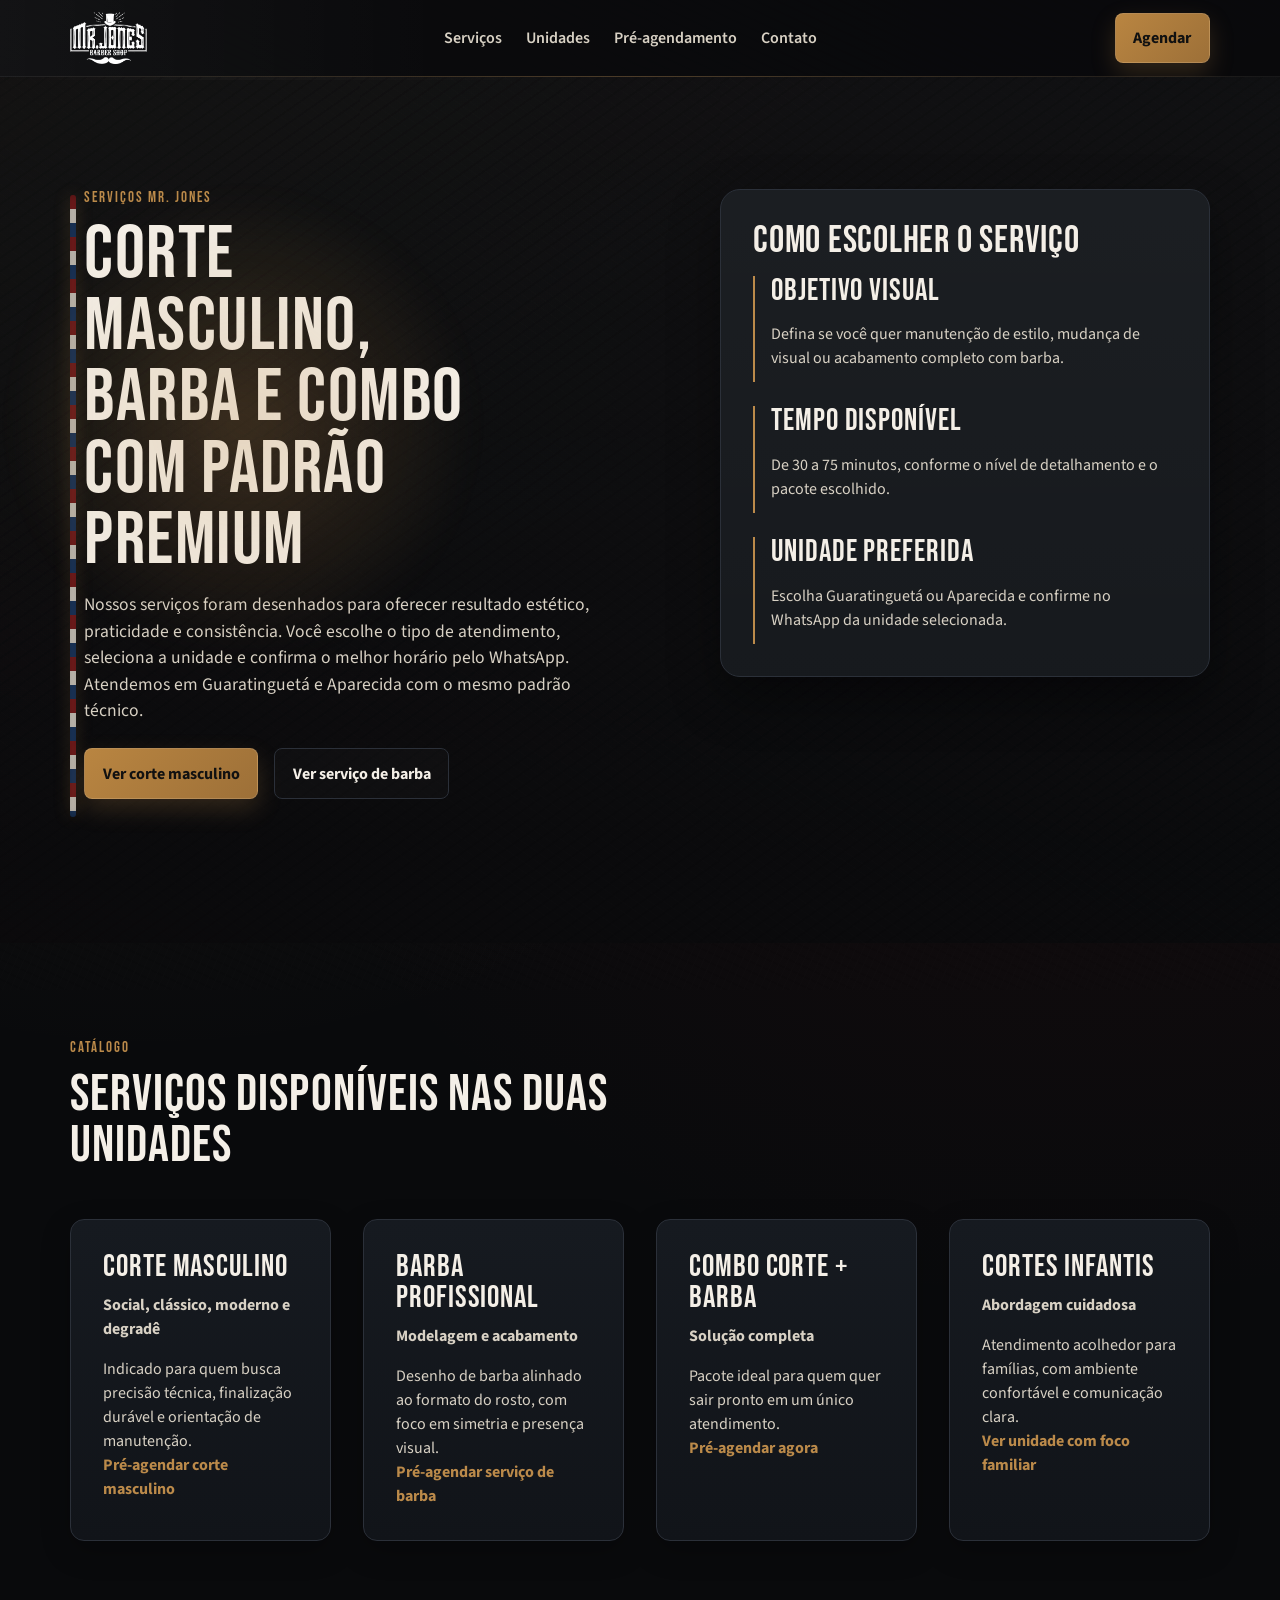
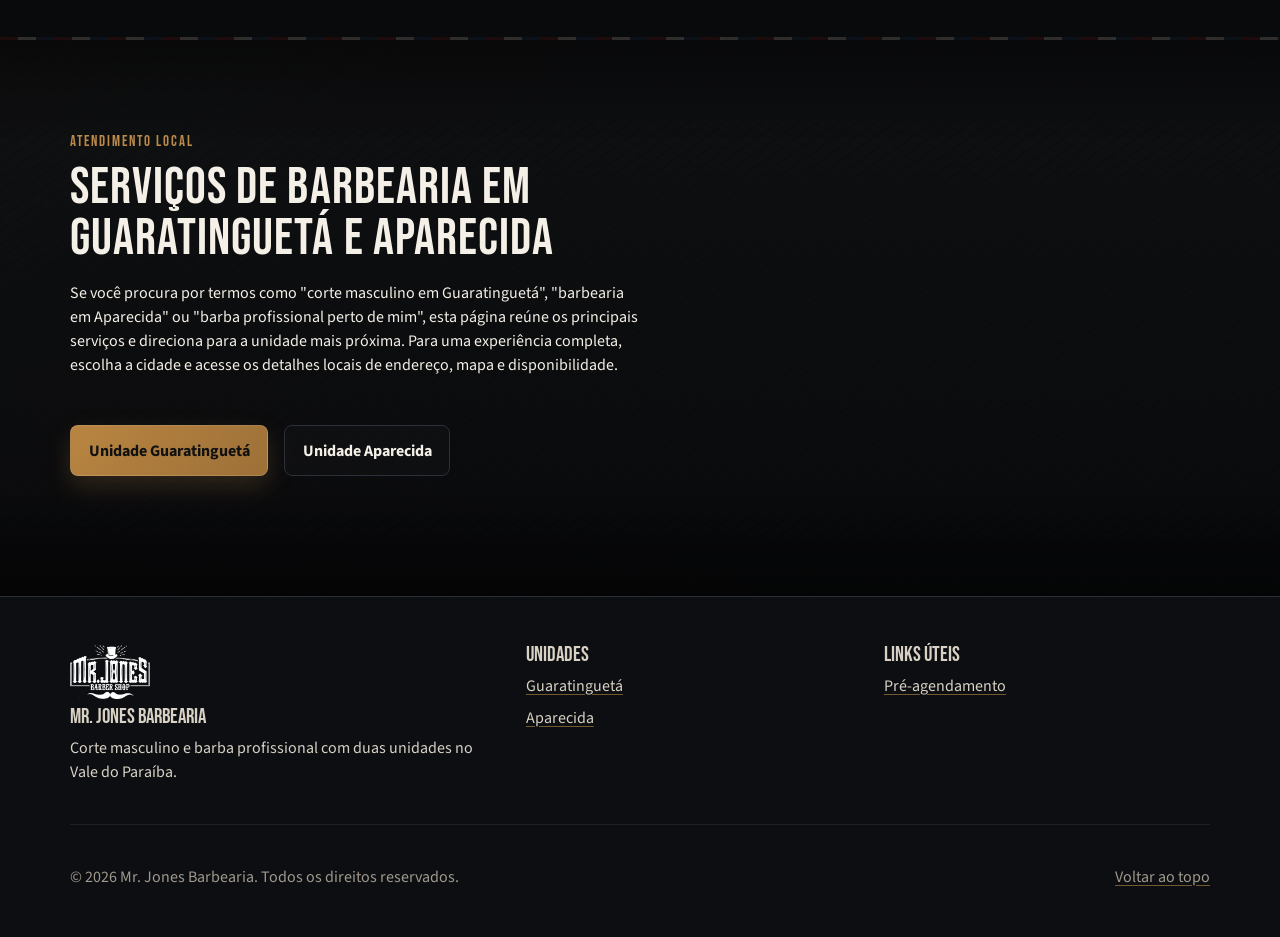
==== servicos/index.html @ 16ee0f57 "feat: landing page Mr. Jones com SEO local e mapas sob clique" ====
﻿<!doctype html>
<html lang="pt-BR">
<head>
  <meta charset="utf-8">
  <meta http-equiv="x-ua-compatible" content="ie=edge">
  <meta name="viewport" content="width=device-width, initial-scale=1">
  <title>Serviços de Barbearia | Corte Masculino e Barba | Mr. Jones</title>
  <meta name="description" content="Conheça os serviços da Mr. Jones: corte masculino, degradê, barba profissional e combo. Atendimento em Guaratinguetá e Aparecida.">
  <meta name="robots" content="index,follow,max-image-preview:large,max-snippet:-1,max-video-preview:-1">
  <meta property="og:type" content="website">
  <meta property="og:locale" content="pt_BR">
  <meta property="og:title" content="Serviços de Barbearia | Mr. Jones">
  <meta property="og:description" content="Corte masculino, barba e combo com padrão premium e pré-agendamento online.">
  <meta property="og:url" content="https://SEU-DOMINIO.com.br/servicos/">
  <meta property="og:image" content="https://SEU-DOMINIO.com.br/assets/og-mr-jones.svg">
  <meta name="twitter:card" content="summary_large_image">
  <link rel="canonical" href="https://SEU-DOMINIO.com.br/servicos/">
  <link rel="preconnect" href="https://fonts.googleapis.com">
  <link rel="preconnect" href="https://fonts.gstatic.com" crossorigin>
  <link href="https://fonts.googleapis.com/css2?family=Bebas+Neue&family=Source+Sans+3:wght@400;500;600;700&display=swap" rel="stylesheet">
  <link rel="icon" href="/assets/favicon.svg" type="image/svg+xml">
  <link rel="stylesheet" href="/assets/site.css">
  <script type="application/ld+json">
    {
      "@context": "https://schema.org",
      "@graph": [
        {
          "@type": "BreadcrumbList",
          "itemListElement": [
            {"@type": "ListItem", "position": 1, "name": "Home", "item": "https://SEU-DOMINIO.com.br/"},
            {"@type": "ListItem", "position": 2, "name": "Serviços", "item": "https://SEU-DOMINIO.com.br/servicos/"}
          ]
        },
        {
          "@type": "Service",
          "name": "Serviços de barbearia Mr. Jones",
          "serviceType": ["Corte masculino", "Barba profissional", "Combo corte + barba"],
          "provider": {"@type": "Organization", "name": "Mr. Jones Barbearia"},
          "areaServed": ["Guaratinguetá", "Aparecida"]
        }
      ]
    }
  </script>
</head>
<body>
  <a class="skip-link" href="#conteudo">Pular para o conteúdo principal</a>

  <header class="site-header" id="topo">
    <div class="container nav-wrap">
      <a href="/" class="brand" aria-label="Ir para a página inicial">
        <img class="brand-logo" src="/assets/img/logo-branca.webp" alt="Mr. Jones Barbearia" width="560" height="379">
      </a>
      <nav class="main-nav" aria-label="Navegação principal">
        <a href="/servicos/">Serviços</a>
        <a href="/unidades/">Unidades</a>
        <a href="/#pre-agendamento">Pré-agendamento</a>
        <a href="/#contato">Contato</a>
      </nav>
      <a class="btn btn-primary nav-cta" href="/#pre-agendamento">Agendar</a>
      <button class="menu-toggle" type="button" aria-expanded="false" aria-controls="mobile-nav">
        Menu
      </button>
    </div>
    <nav class="mobile-nav" id="mobile-nav" aria-label="Navegação mobile">
      <a href="/servicos/">Serviços</a>
      <a href="/unidades/">Unidades</a>
      <a href="/#pre-agendamento">Pré-agendamento</a>
      <a href="/#contato">Contato</a>
    </nav>
  </header>

  <main id="conteudo">
    <section class="hero section-dark">
      <div class="texture-layer" aria-hidden="true"></div>
      <div class="container hero-grid">
        <div class="hero-copy" data-reveal>
          <p class="eyebrow">Serviços Mr. Jones</p>
          <h1>Corte masculino, barba e combo com padrão premium</h1>
          <p class="hero-lead">
            Nossos serviços foram desenhados para oferecer resultado estético, praticidade e consistência.
            Você escolhe o tipo de atendimento, seleciona a unidade e confirma o melhor horário pelo WhatsApp.
            Atendemos em Guaratinguetá e Aparecida com o mesmo padrão técnico.
          </p>
          <div class="hero-actions">
            <a class="btn btn-primary" href="#lista-servicos">Ver corte masculino</a>
            <a class="btn btn-ghost" href="#lista-servicos">Ver serviço de barba</a>
          </div>
        </div>
        <aside class="hero-panel" data-reveal>
          <h2>Como escolher o serviço</h2>
          <div class="unit-quick">
            <article>
              <h3>Objetivo visual</h3>
              <p>Defina se você quer manutenção de estilo, mudança de visual ou acabamento completo com barba.</p>
            </article>
            <article>
              <h3>Tempo disponível</h3>
              <p>De 30 a 75 minutos, conforme o nível de detalhamento e o pacote escolhido.</p>
            </article>
            <article>
              <h3>Unidade preferida</h3>
              <p>Escolha Guaratinguetá ou Aparecida e confirme no WhatsApp da unidade selecionada.</p>
            </article>
          </div>
        </aside>
      </div>
    </section>

    <section class="section" id="lista-servicos">
      <div class="container">
        <div class="section-head" data-reveal>
          <p class="eyebrow">Catálogo</p>
          <h2>Serviços disponíveis nas duas unidades</h2>
        </div>
        <div class="services-grid">
          <article class="card" data-reveal>
            <h3>Corte masculino</h3>
            <p class="card-meta">Social, clássico, moderno e degradê</p>
            <p>Indicado para quem busca precisão técnica, finalização durável e orientação de manutenção.</p>
            <p><a class="text-link" href="/#pre-agendamento">Pré-agendar corte masculino</a></p>
          </article>
          <article class="card" data-reveal>
            <h3>Barba profissional</h3>
            <p class="card-meta">Modelagem e acabamento</p>
            <p>Desenho de barba alinhado ao formato do rosto, com foco em simetria e presença visual.</p>
            <p><a class="text-link" href="/#pre-agendamento">Pré-agendar serviço de barba</a></p>
          </article>
          <article class="card" data-reveal>
            <h3>Combo corte + barba</h3>
            <p class="card-meta">Solução completa</p>
            <p>Pacote ideal para quem quer sair pronto em um único atendimento.</p>
            <p><a class="text-link" href="/#pre-agendamento">Pré-agendar agora</a></p>
          </article>
          <article class="card" data-reveal>
            <h3>Cortes infantis</h3>
            <p class="card-meta">Abordagem cuidadosa</p>
            <p>Atendimento acolhedor para famílias, com ambiente confortável e comunicação clara.</p>
            <p><a class="text-link" href="/unidades/aparecida/">Ver unidade com foco familiar</a></p>
          </article>
        </div>
      </div>
    </section>

    <section class="section section-dark" id="seo-local-servicos">
      <div class="texture-layer texture-layer-soft" aria-hidden="true"></div>
      <div class="container">
        <div class="section-head" data-reveal>
          <p class="eyebrow">Atendimento local</p>
          <h2>Serviços de barbearia em Guaratinguetá e Aparecida</h2>
          <p>
            Se você procura por termos como "corte masculino em Guaratinguetá", "barbearia em Aparecida" ou
            "barba profissional perto de mim", esta página reúne os principais serviços e direciona para a unidade mais próxima.
            Para uma experiência completa, escolha a cidade e acesse os detalhes locais de endereço, mapa e disponibilidade.
          </p>
        </div>
        <div class="hero-actions" data-reveal>
          <a class="btn btn-primary" href="/unidades/guaratingueta/">Unidade Guaratinguetá</a>
          <a class="btn btn-ghost" href="/unidades/aparecida/">Unidade Aparecida</a>
        </div>
      </div>
    </section>
  </main>

  <footer class="site-footer" id="contato">
    <div class="container footer-grid">
      <div>
        <img class="footer-logo" src="/assets/img/logo-branca.webp" alt="Mr. Jones Barbearia" width="560" height="379">
        <p class="footer-title">Mr. Jones Barbearia</p>
        <p>Corte masculino e barba profissional com duas unidades no Vale do Paraíba.</p>
      </div>
      <div>
        <p class="footer-title">Unidades</p>
        <p><a href="/unidades/guaratingueta/">Guaratinguetá</a></p>
        <p><a href="/unidades/aparecida/">Aparecida</a></p>
      </div>
      <div>
        <p class="footer-title">Links úteis</p>
        <p><a href="/#pre-agendamento">Pré-agendamento</a></p>
      </div>
    </div>
    <div class="container footer-bottom">
      <p>© <span id="year"></span> Mr. Jones Barbearia. Todos os direitos reservados.</p>
      <a href="#topo">Voltar ao topo</a>
    </div>
  </footer>

  <script src="/assets/site.js" defer></script>
</body>
</html>
---- assets/site.css ----
:root {
  --bg-900: #090a0c;
  --bg-850: #101113;
  --bg-800: #14171b;
  --bg-700: #1a1f26;
  --text-100: #f4efe7;
  --text-200: #d8d1c4;
  --text-300: #9f988c;
  --accent: #bb8a4a;
  --accent-2: #8f1d1d;
  --gold-star: #f0c24b;
  --barber-red: #862020;
  --barber-blue: #1f3d69;
  --barber-ivory: #e9e2d6;
  --line: #2b3039;
  --success: #2c8b66;
  --motion-fast: 240ms;
  --motion-med: 420ms;
  --motion-slow: 14s;
  --scroll-shift: 0px;

  --shadow-soft: 0 10px 30px rgba(0, 0, 0, 0.24);
  --shadow-hard: 0 20px 50px rgba(0, 0, 0, 0.42);

  --space-1: 4px;
  --space-2: 8px;
  --space-3: 12px;
  --space-4: 16px;
  --space-5: 20px;
  --space-6: 24px;
  --space-8: 32px;
  --space-10: 40px;
  --space-12: 48px;
  --space-16: 64px;
  --space-20: 80px;

  --radius-sm: 8px;
  --radius-md: 14px;
  --radius-lg: 20px;

  --container: 1140px;

  --font-heading: "Bebas Neue", "Arial Narrow", sans-serif;
  --font-body: "Source Sans 3", "Segoe UI", sans-serif;
}

*,
*::before,
*::after {
  box-sizing: border-box;
}

html {
  scroll-behavior: smooth;
}

body {
  margin: 0;
  background:
    radial-gradient(circle at 12% 8%, rgba(187, 138, 74, 0.1), transparent 33%),
    radial-gradient(circle at 84% 16%, rgba(143, 29, 29, 0.11), transparent 38%),
    linear-gradient(160deg, rgba(255, 255, 255, 0.02), transparent 35%),
    var(--bg-900);
  color: var(--text-100);
  font: 400 1rem/1.5 var(--font-body);
  min-height: 100%;
  text-rendering: optimizeLegibility;
  position: relative;
  isolation: isolate;
  overflow-x: hidden;
}

body::before,
body::after {
  content: "";
  position: fixed;
  pointer-events: none;
}

body::before {
  inset: -10%;
  z-index: 0;
  background-image:
    repeating-linear-gradient(
      115deg,
      rgba(255, 255, 255, 0.02) 0 1px,
      transparent 1px 7px
    ),
    repeating-linear-gradient(
      25deg,
      rgba(0, 0, 0, 0.16) 0 2px,
      transparent 2px 9px
    );
  mix-blend-mode: soft-light;
  opacity: 0.4;
  animation: steelDrift 26s linear infinite;
  transform: translate3d(0, calc(var(--scroll-shift) * -0.07), 0);
}

body::after {
  inset: 0;
  z-index: 0;
  background-image:
    radial-gradient(circle, rgba(255, 255, 255, 0.05) 0 1px, transparent 1px),
    radial-gradient(circle, rgba(255, 255, 255, 0.035) 0 1px, transparent 1px);
  background-size: 3px 3px, 4px 4px;
  background-position: 0 0, 1px 2px;
  opacity: 0.16;
  animation: grainShift 1.8s steps(2, end) infinite;
  transform: translate3d(0, calc(var(--scroll-shift) * -0.02), 0);
}

body > .site-header,
body > main,
body > .site-footer {
  position: relative;
  z-index: 1;
}

img {
  max-width: 100%;
  display: block;
}

a {
  color: inherit;
  text-decoration-color: rgba(187, 138, 74, 0.6);
  text-underline-offset: 3px;
}

a:hover,
a:focus-visible {
  text-decoration-color: var(--accent);
}

.skip-link {
  position: absolute;
  left: -9999px;
  top: auto;
}

.skip-link:focus {
  left: var(--space-4);
  top: var(--space-4);
  background: var(--bg-700);
  border: 1px solid var(--accent);
  padding: var(--space-2) var(--space-4);
  border-radius: var(--radius-sm);
  z-index: 999;
}

.container {
  width: min(var(--container), calc(100% - 2rem));
  margin-inline: auto;
}

.section {
  position: relative;
  padding: clamp(4.5rem, 8vw, 6rem) 0;
}

.section-dark {
  background: linear-gradient(180deg, rgba(16, 17, 19, 0.9), rgba(9, 10, 12, 0.88));
}

.section-dark::before,
.section-dark::after {
  content: "";
  position: absolute;
  left: 0;
  right: 0;
  pointer-events: none;
}

.section-dark::before {
  top: 0;
  height: 3px;
  background: repeating-linear-gradient(
    90deg,
    var(--barber-red) 0 18px,
    var(--barber-ivory) 18px 36px,
    var(--barber-blue) 36px 54px
  );
  opacity: 0.3;
  animation: stripeRun var(--motion-slow) linear infinite;
}

.section-dark::after {
  top: 0;
  bottom: 0;
  background: linear-gradient(
    180deg,
    rgba(0, 0, 0, 0.42) 0%,
    transparent 18%,
    transparent 82%,
    rgba(0, 0, 0, 0.46) 100%
  );
}

.texture-layer {
  position: absolute;
  inset: 0;
  pointer-events: none;
  background-image:
    linear-gradient(140deg, rgba(187, 138, 74, 0.12), transparent 42%),
    linear-gradient(18deg, rgba(143, 29, 29, 0.12), transparent 45%),
    repeating-linear-gradient(
      35deg,
      rgba(255, 255, 255, 0.03) 0 1px,
      transparent 1px 8px
    ),
    repeating-linear-gradient(
      -35deg,
      rgba(0, 0, 0, 0.16) 0 2px,
      transparent 2px 11px
    );
  background-size: auto, auto, 420px 420px, 360px 360px;
  background-position: center center, center center, 0 0, 0 0;
  mix-blend-mode: soft-light;
  opacity: 0.66;
  animation: textureDrift 22s linear infinite;
  transform: translate3d(0, calc(var(--scroll-shift) * -0.12), 0);
  will-change: transform;
}

.texture-layer-soft {
  opacity: 0.45;
  animation-duration: 30s;
}

.section > .container {
  position: relative;
  z-index: 1;
}

.site-header {
  position: sticky;
  top: 0;
  z-index: 20;
  background:
    linear-gradient(90deg, rgba(255, 255, 255, 0.035), transparent 35%),
    rgba(9, 10, 12, 0.88);
  backdrop-filter: blur(12px);
  border-bottom: 1px solid rgba(255, 255, 255, 0.06);
  transition: border-color var(--motion-fast) ease, box-shadow var(--motion-fast) ease;
}

.site-header::after {
  content: "";
  position: absolute;
  left: 0;
  right: 0;
  bottom: -1px;
  height: 1px;
  background: linear-gradient(90deg, transparent, rgba(187, 138, 74, 0.8), transparent);
  opacity: 0.4;
}

.site-header.is-scrolled {
  border-bottom-color: rgba(187, 138, 74, 0.24);
  box-shadow: 0 14px 30px rgba(0, 0, 0, 0.36);
}

.nav-wrap {
  min-height: 76px;
  display: flex;
  align-items: center;
  justify-content: space-between;
  gap: var(--space-4);
}

.brand {
  display: inline-flex;
  align-items: center;
  text-decoration: none;
}

.brand-logo {
  width: auto;
  height: 52px;
  object-fit: contain;
}

.main-nav {
  display: flex;
  align-items: center;
  gap: var(--space-6);
}

.main-nav a {
  position: relative;
  text-decoration: none;
  color: var(--text-200);
  font-weight: 600;
  transition: color var(--motion-fast) ease;
}

.main-nav a::after {
  content: "";
  position: absolute;
  left: 0;
  right: 0;
  bottom: -8px;
  height: 2px;
  border-radius: 999px;
  background: linear-gradient(90deg, var(--accent), transparent 85%);
  transform: scaleX(0);
  transform-origin: left;
  transition: transform var(--motion-fast) ease;
}

.main-nav a:hover,
.main-nav a:focus-visible {
  color: var(--text-100);
}

.main-nav a:hover::after,
.main-nav a:focus-visible::after {
  transform: scaleX(1);
}

.btn {
  border: 1px solid transparent;
  border-radius: var(--radius-sm);
  padding: 0.78rem 1.1rem;
  font-weight: 700;
  text-decoration: none;
  display: inline-flex;
  align-items: center;
  justify-content: center;
  transition:
    transform var(--motion-fast) ease,
    background-color var(--motion-fast) ease,
    border-color var(--motion-fast) ease,
    box-shadow var(--motion-fast) ease;
  min-height: 44px;
  position: relative;
  overflow: hidden;
}

.btn:hover,
.btn:focus-visible {
  transform: translateY(-2px);
}

.btn::after {
  content: "";
  position: absolute;
  top: -135%;
  left: -42%;
  width: 34%;
  height: 270%;
  background: linear-gradient(
    95deg,
    rgba(255, 255, 255, 0) 0%,
    rgba(255, 255, 255, 0.45) 48%,
    rgba(255, 255, 255, 0) 100%
  );
  opacity: 0;
  transform: translateX(-220%) rotate(16deg);
}

.btn:hover::after,
.btn:focus-visible::after {
  opacity: 0.85;
  animation: buttonSweep 860ms ease;
}

.btn-primary {
  background: linear-gradient(135deg, #b98541, #9d7038);
  color: #111;
  border-color: rgba(255, 255, 255, 0.12);
  box-shadow: 0 10px 24px rgba(187, 138, 74, 0.22);
}

.btn-primary:hover,
.btn-primary:focus-visible {
  background: linear-gradient(135deg, #c69553, #ad7c3f);
}

.btn-ghost {
  border-color: var(--line);
  color: var(--text-100);
  background: rgba(255, 255, 255, 0.02);
}

.btn-ghost:hover,
.btn-ghost:focus-visible {
  border-color: #4a515c;
  background: rgba(255, 255, 255, 0.05);
}

.btn-block {
  width: 100%;
}

.menu-toggle {
  display: none;
  appearance: none;
  border: 1px solid var(--line);
  background: transparent;
  color: var(--text-100);
  padding: 0.65rem 0.95rem;
  border-radius: var(--radius-sm);
  font-weight: 700;
  min-height: 44px;
}

.mobile-nav {
  display: none;
  border-top: 1px solid rgba(255, 255, 255, 0.07);
  background: #0e1014;
}

.mobile-nav a {
  display: block;
  padding: var(--space-4) 1rem;
  text-decoration: none;
  color: var(--text-200);
  border-bottom: 1px solid rgba(255, 255, 255, 0.05);
  font-weight: 600;
}

.mobile-nav.is-open {
  display: block;
}

.hero {
  padding: clamp(5rem, 9vw, 7rem) 0 clamp(4rem, 7vw, 5rem);
  position: relative;
  overflow: clip;
}

.hero::before {
  content: "";
  position: absolute;
  inset: 0;
  pointer-events: none;
  background:
    radial-gradient(circle at 18% 22%, rgba(255, 255, 255, 0.07), transparent 38%),
    linear-gradient(160deg, rgba(0, 0, 0, 0.35), transparent 45%);
  opacity: 0.42;
}

.hero::after {
  content: "";
  position: absolute;
  width: 38%;
  min-width: 240px;
  aspect-ratio: 1;
  right: -8%;
  top: 12%;
  border-radius: 50%;
  background: radial-gradient(circle, rgba(187, 138, 74, 0.25), transparent 68%);
  filter: blur(12px);
  pointer-events: none;
  animation: emberPulse 10s ease-in-out infinite;
  transform: translate3d(0, calc(var(--scroll-shift) * -0.22), 0);
}

.hero-grid {
  display: grid;
  grid-template-columns: 1.1fr 0.9fr;
  gap: clamp(2rem, 4vw, 3.25rem);
  align-items: start;
  margin-bottom: var(--space-10);
}

.eyebrow {
  margin: 0 0 var(--space-3);
  text-transform: uppercase;
  letter-spacing: 0.13em;
  color: var(--accent);
  font: 400 0.95rem/1.2 var(--font-heading);
}

h1,
h2,
h3,
h4 {
  margin: 0 0 var(--space-4);
  color: var(--text-100);
}

h1 {
  font: 400 clamp(2.6rem, 7vw, 4.7rem) / 0.95 var(--font-heading);
  letter-spacing: 0.02em;
  max-width: 15ch;
}

h2 {
  font: 400 clamp(2rem, 4.8vw, 3.25rem) / 0.98 var(--font-heading);
  letter-spacing: 0.02em;
}

h3 {
  font: 400 clamp(1.4rem, 2.4vw, 2rem) / 1 var(--font-heading);
  letter-spacing: 0.03em;
}

.hero-lead {
  margin: 0 0 var(--space-6);
  color: var(--text-200);
  font-size: 1.1rem;
  max-width: 58ch;
}

.hero-copy {
  position: relative;
  padding-left: 14px;
}

.hero-copy::before {
  content: "";
  position: absolute;
  left: 0;
  top: 6px;
  bottom: 6px;
  width: 6px;
  border-radius: 999px;
  background: repeating-linear-gradient(
    180deg,
    var(--barber-red) 0 14px,
    var(--barber-ivory) 14px 28px,
    var(--barber-blue) 28px 42px
  );
  box-shadow:
    0 0 16px rgba(187, 138, 74, 0.25),
    inset 0 0 8px rgba(0, 0, 0, 0.45);
  animation: poleFlow 3.2s linear infinite;
}

.hero-actions {
  display: flex;
  flex-wrap: wrap;
  gap: var(--space-4);
  margin-bottom: var(--space-6);
}

.hero-points {
  margin: 0;
  padding-left: 1.1rem;
  display: grid;
  gap: var(--space-2);
  color: var(--text-200);
}

.hero-panel {
  border: 1px solid var(--line);
  border-radius: var(--radius-lg);
  padding: var(--space-8);
  background:
    linear-gradient(180deg, rgba(255, 255, 255, 0.03), rgba(255, 255, 255, 0.01)),
    #14171b;
  box-shadow: var(--shadow-hard);
  position: relative;
  overflow: hidden;
  transition: transform var(--motion-med) ease, border-color var(--motion-med) ease;
}

.hero-panel::before {
  content: "";
  position: absolute;
  top: -110%;
  left: -36%;
  width: 64%;
  height: 250%;
  background: linear-gradient(
    100deg,
    rgba(255, 255, 255, 0) 0%,
    rgba(255, 255, 255, 0.08) 48%,
    rgba(255, 255, 255, 0) 100%
  );
  transform: translateX(-80%) rotate(10deg);
  animation: panelSweep 10s ease-in-out infinite;
}

.hero-panel h2 {
  font-size: clamp(1.8rem, 3vw, 2.4rem);
}

.unit-quick {
  display: grid;
  gap: var(--space-6);
}

.unit-quick article {
  border-left: 2px solid var(--accent);
  padding-left: var(--space-4);
}

.unit-quick p {
  margin: 0 0 var(--space-3);
  color: var(--text-200);
}

.text-link {
  color: var(--accent);
  text-decoration: none;
  font-weight: 700;
}

.text-link:hover,
.text-link:focus-visible {
  text-decoration: underline;
}

.section-head {
  max-width: 72ch;
  margin-bottom: clamp(2rem, 4vw, 3rem);
}

.authority-strip {
  display: grid;
  grid-template-columns: repeat(4, minmax(0, 1fr));
  gap: var(--space-5);
}

.authority-item {
  border: 1px solid rgba(187, 138, 74, 0.28);
  border-radius: var(--radius-md);
  padding: var(--space-6);
  background:
    linear-gradient(180deg, rgba(255, 255, 255, 0.04), rgba(255, 255, 255, 0.015)),
    rgba(16, 18, 22, 0.9);
  box-shadow: var(--shadow-soft);
  text-align: left;
}

.authority-number {
  margin: 0 0 var(--space-2);
  font: 400 clamp(1.7rem, 3vw, 2.3rem) / 1 var(--font-heading);
  letter-spacing: 0.04em;
  color: var(--accent);
}

.authority-label {
  margin: 0;
  color: var(--text-200);
  font-weight: 600;
}

.services-grid {
  display: grid;
  grid-template-columns: repeat(4, minmax(0, 1fr));
  gap: var(--space-8);
}

.card {
  border: 1px solid var(--line);
  border-radius: var(--radius-md);
  padding: var(--space-8);
  background: linear-gradient(180deg, #161a20, #111419);
  box-shadow: var(--shadow-soft);
  position: relative;
  overflow: hidden;
  transition:
    transform var(--motion-med) cubic-bezier(0.2, 0.75, 0.22, 1),
    border-color var(--motion-med) ease,
    box-shadow var(--motion-med) ease;
}

.card::before,
.unit-card::before,
.booking-form::before,
.faq-grid details::before {
  content: "";
  position: absolute;
  top: 0;
  left: -25%;
  width: 40%;
  height: 2px;
  background: linear-gradient(90deg, rgba(187, 138, 74, 0.9), transparent);
  opacity: 0.8;
  transform: translateX(-180%);
  transition: transform var(--motion-med) ease;
}

.card p {
  margin: 0;
  color: var(--text-200);
}

.card-meta {
  margin: -6px 0 var(--space-4) !important;
  color: var(--accent);
  font-weight: 700;
}

.units-grid {
  display: grid;
  grid-template-columns: repeat(2, minmax(0, 1fr));
  gap: var(--space-8);
}

.unit-card {
  border: 1px solid var(--line);
  border-radius: var(--radius-md);
  padding: var(--space-8);
  background: rgba(17, 20, 25, 0.92);
  display: flex;
  flex-direction: column;
  position: relative;
  overflow: hidden;
  transition:
    transform var(--motion-med) cubic-bezier(0.2, 0.75, 0.22, 1),
    border-color var(--motion-med) ease,
    box-shadow var(--motion-med) ease;
}

.unit-card p {
  margin: 0 0 var(--space-3);
  color: var(--text-200);
}

.unit-photo {
  width: 100%;
  height: auto;
  aspect-ratio: 16 / 10;
  object-fit: cover;
  border-radius: calc(var(--radius-md) - 4px);
  border: 1px solid rgba(187, 138, 74, 0.28);
  margin-bottom: var(--space-5);
  box-shadow: 0 16px 28px rgba(0, 0, 0, 0.32);
}

.unit-photo-hero {
  margin-bottom: var(--space-6);
}

.unit-card a {
  color: var(--text-100);
}

.unit-actions {
  margin-top: auto;
  padding-top: var(--space-6);
  display: flex;
  flex-wrap: wrap;
  gap: var(--space-3);
}

.unit-map-wrap {
  margin-top: var(--space-6);
  border-radius: var(--radius-md);
  overflow: hidden;
  border: 1px solid rgba(187, 138, 74, 0.26);
  box-shadow: 0 18px 34px rgba(0, 0, 0, 0.34);
  position: relative;
}

.unit-map-wrap::before {
  content: "";
  position: absolute;
  inset: 0;
  pointer-events: none;
  background:
    linear-gradient(180deg, rgba(0, 0, 0, 0.12), transparent 24%, transparent 80%, rgba(0, 0, 0, 0.28)),
    linear-gradient(130deg, rgba(187, 138, 74, 0.12), transparent 55%);
}

.map-gate {
  position: relative;
  min-height: 290px;
  overflow: hidden;
}

.map-cover {
  position: absolute;
  inset: 0;
  width: 100%;
  height: 100%;
  object-fit: cover;
  filter: saturate(0.92) contrast(1.02) brightness(0.72);
  transform: scale(1.02);
}

.map-gate::after {
  content: "";
  position: absolute;
  inset: 0;
  background:
    radial-gradient(circle at 10% 12%, rgba(187, 138, 74, 0.24), transparent 48%),
    linear-gradient(180deg, rgba(10, 12, 16, 0.18), rgba(10, 12, 16, 0.8));
  z-index: 1;
}

.map-gate-overlay {
  position: relative;
  z-index: 2;
  min-height: 290px;
  display: flex;
  flex-direction: column;
  justify-content: flex-end;
  gap: var(--space-4);
  padding: clamp(1rem, 2vw, 1.35rem);
}

.map-gate p {
  margin: 0;
  color: var(--text-100);
  max-width: 40ch;
  text-shadow: 0 1px 8px rgba(0, 0, 0, 0.5);
}

.map-gate-actions {
  display: flex;
  flex-wrap: wrap;
  gap: var(--space-3);
}

.unit-map-wrap iframe {
  display: block;
  width: 100%;
  min-height: 290px;
  border: 0;
  filter: grayscale(0.16) contrast(1.03) saturate(0.95);
}

.booking-grid {
  display: grid;
  grid-template-columns: minmax(0, 1fr) minmax(0, 1fr);
  gap: var(--space-12);
}

.booking-copy {
  display: flex;
  flex-direction: column;
}

.booking-copy > p {
  margin: 0;
  color: var(--text-200);
}

.reviews-stack {
  margin-top: var(--space-8);
  display: grid;
  gap: var(--space-4);
}

.review-card {
  border: 1px solid rgba(187, 138, 74, 0.26);
  border-radius: var(--radius-md);
  padding: var(--space-5) var(--space-6);
  background:
    linear-gradient(180deg, rgba(255, 255, 255, 0.03), rgba(255, 255, 255, 0.01)),
    rgba(15, 18, 23, 0.9);
  box-shadow: var(--shadow-soft);
  position: relative;
  overflow: hidden;
}

.review-card::before {
  content: "";
  position: absolute;
  top: 0;
  left: -30%;
  width: 44%;
  height: 2px;
  background: linear-gradient(90deg, rgba(187, 138, 74, 0.88), transparent);
  transform: translateX(-200%);
  transition: transform var(--motion-med) ease;
}

.review-head {
  display: flex;
  align-items: flex-start;
  justify-content: space-between;
  gap: var(--space-4);
  margin-bottom: var(--space-2);
}

.review-author h3 {
  margin: 0;
  font: 400 clamp(1.05rem, 2vw, 1.35rem) / 1.1 var(--font-heading);
  letter-spacing: 0.02em;
}

.review-author p {
  margin: var(--space-1) 0 0;
  color: var(--text-300);
  font-size: 0.95rem;
}

.review-card .review-stars {
  margin: 0;
  color: var(--gold-star);
  font: 700 1.08rem/1 var(--font-body);
  letter-spacing: 0.08em;
  white-space: nowrap;
  text-shadow: 0 0 8px rgba(240, 194, 75, 0.28);
}

.review-time {
  margin: 0 0 var(--space-3);
  color: var(--text-300);
  font-size: 0.92rem;
}

.review-card p {
  margin: 0 0 var(--space-3);
  color: var(--text-200);
}

.review-card p:last-child {
  margin-bottom: 0;
}

.review-service {
  margin-top: var(--space-4);
  color: var(--text-100) !important;
}

.booking-form {
  border: 1px solid var(--line);
  border-radius: var(--radius-lg);
  padding: var(--space-10);
  background: linear-gradient(180deg, #151a20, #101317);
  box-shadow: var(--shadow-hard);
  position: relative;
  overflow: hidden;
  transition: border-color var(--motion-med) ease, box-shadow var(--motion-med) ease;
}

.form-row {
  display: grid;
  gap: var(--space-2);
  margin-bottom: var(--space-5);
}

.form-row label {
  font-weight: 700;
}

input,
select,
textarea {
  width: 100%;
  border: 1px solid #343a45;
  background: #0f1217;
  color: var(--text-100);
  border-radius: var(--radius-sm);
  padding: 0.75rem 0.85rem;
  font: inherit;
  min-height: 44px;
  transition: border-color var(--motion-fast) ease, background-color var(--motion-fast) ease;
}

textarea {
  resize: vertical;
}

input:focus-visible,
select:focus-visible,
textarea:focus-visible,
.btn:focus-visible,
.menu-toggle:focus-visible,
.main-nav a:focus-visible,
.mobile-nav a:focus-visible {
  outline: 2px solid var(--accent);
  outline-offset: 2px;
}

.hint {
  color: var(--text-300);
}

.checkbox-row {
  grid-template-columns: auto 1fr;
  align-items: start;
  gap: var(--space-3);
}

.checkbox-row input[type="checkbox"] {
  width: 20px;
  height: 20px;
  margin-top: 4px;
  min-height: 20px;
}

.form-feedback {
  margin: 0 0 var(--space-4);
  min-height: 1.5em;
  color: var(--text-300);
}

.form-feedback.success {
  color: #7ad3b0;
}

.form-feedback.error {
  color: #f18f8f;
}

.faq-grid {
  display: grid;
  gap: var(--space-5);
}

.faq-grid details {
  border: 1px solid var(--line);
  border-radius: var(--radius-md);
  padding: var(--space-5) var(--space-6);
  background: rgba(17, 20, 25, 0.88);
  position: relative;
  overflow: hidden;
  transition: border-color var(--motion-fast) ease, transform var(--motion-fast) ease;
}

.faq-grid summary {
  cursor: pointer;
  font-weight: 700;
  min-height: 24px;
}

.faq-grid p {
  margin: var(--space-3) 0 0;
  color: var(--text-200);
}

.site-footer {
  border-top: 1px solid var(--line);
  background: #0c0e12;
  padding: var(--space-12) 0 var(--space-8);
}

.footer-grid {
  display: grid;
  grid-template-columns: 1.3fr 1fr 1fr;
  gap: var(--space-8);
  margin-bottom: var(--space-8);
}

.footer-title {
  margin: 0 0 var(--space-2);
  color: var(--accent);
  font: 400 1.3rem/1 var(--font-heading);
}

.footer-logo {
  width: auto;
  height: 54px;
  margin-bottom: var(--space-2);
}

.footer-grid p {
  margin: 0 0 var(--space-2);
  color: var(--text-200);
}

.footer-bottom {
  padding-top: var(--space-6);
  border-top: 1px solid rgba(255, 255, 255, 0.08);
  display: flex;
  justify-content: space-between;
  align-items: center;
  gap: var(--space-4);
  color: var(--text-300);
}

[data-reveal] {
  opacity: 0;
  transform: translateY(24px) scale(0.985);
  transition:
    opacity 0.66s cubic-bezier(0.22, 0.61, 0.36, 1),
    transform 0.66s cubic-bezier(0.22, 0.61, 0.36, 1);
  transition-delay: var(--reveal-delay, 0ms);
}

[data-reveal].is-visible {
  opacity: 1;
  transform: translateY(0) scale(1);
}

@media (hover: hover) and (pointer: fine) {
  .card:hover,
  .unit-card:hover {
    transform: translateY(-8px);
    border-color: rgba(187, 138, 74, 0.48);
    box-shadow: 0 20px 42px rgba(0, 0, 0, 0.38);
  }

  .booking-form:hover {
    border-color: rgba(187, 138, 74, 0.42);
    box-shadow: 0 24px 52px rgba(0, 0, 0, 0.4);
  }

  .faq-grid details:hover {
    transform: translateY(-2px);
    border-color: rgba(187, 138, 74, 0.32);
  }

  .hero-panel:hover {
    transform: translateY(-4px);
    border-color: rgba(187, 138, 74, 0.44);
  }

  .card:hover::before,
  .unit-card:hover::before,
  .booking-form:hover::before,
  .faq-grid details:hover::before,
  .review-card:hover::before {
    transform: translateX(420%);
  }

  .review-card:hover {
    border-color: rgba(187, 138, 74, 0.45);
    transform: translateY(-3px);
  }
}

@keyframes textureDrift {
  0% {
    background-position: center center, center center, 0 0, 0 0;
  }
  50% {
    background-position: center center, center center, 190px 80px, -160px 120px;
  }
  100% {
    background-position: center center, center center, 360px 150px, -320px 240px;
  }
}

@keyframes steelDrift {
  0% {
    background-position: 0 0, 0 0;
  }
  100% {
    background-position: 380px 210px, -260px 160px;
  }
}

@keyframes grainShift {
  0% {
    background-position: 0 0, 1px 2px;
  }
  25% {
    background-position: -2px 1px, 2px -1px;
  }
  50% {
    background-position: 1px -2px, 0 1px;
  }
  75% {
    background-position: 2px 0, -1px 0;
  }
  100% {
    background-position: 0 0, 1px 2px;
  }
}

@keyframes stripeRun {
  0% {
    background-position: 0 0;
  }
  100% {
    background-position: 220px 0;
  }
}

@keyframes buttonSweep {
  0% {
    transform: translateX(-220%) rotate(16deg);
  }
  100% {
    transform: translateX(460%) rotate(16deg);
  }
}

@keyframes panelSweep {
  0%,
  100% {
    transform: translateX(-85%) rotate(10deg);
  }
  50% {
    transform: translateX(220%) rotate(10deg);
  }
}

@keyframes emberPulse {
  0%,
  100% {
    opacity: 0.5;
    filter: blur(12px);
  }
  50% {
    opacity: 0.82;
    filter: blur(18px);
  }
}

@keyframes poleFlow {
  0% {
    background-position: 0 0;
  }
  100% {
    background-position: 0 56px;
  }
}

@media (max-width: 991px) {
  .main-nav,
  .nav-cta {
    display: none;
  }

  .menu-toggle {
    display: inline-flex;
    align-items: center;
    justify-content: center;
  }

  .hero-grid,
  .booking-grid,
  .footer-grid {
    grid-template-columns: 1fr;
  }

  .authority-strip {
    grid-template-columns: repeat(2, minmax(0, 1fr));
  }

  .services-grid {
    grid-template-columns: repeat(2, minmax(0, 1fr));
  }

  .units-grid {
    grid-template-columns: 1fr;
  }
}

@media (max-width: 767px) {
  .section,
  .hero {
    padding: var(--space-16) 0;
  }

  .services-grid {
    grid-template-columns: 1fr;
  }

  .authority-strip {
    grid-template-columns: 1fr;
  }

  .booking-form {
    padding: var(--space-6);
  }

  .review-head {
    flex-direction: column;
    gap: var(--space-2);
  }

  .footer-bottom {
    flex-direction: column;
    align-items: flex-start;
  }
}

@media (prefers-reduced-motion: reduce) {
  html {
    scroll-behavior: auto;
  }

  *,
  *::before,
  *::after {
    animation-duration: 0.01ms !important;
    animation-iteration-count: 1 !important;
    transition-duration: 0.01ms !important;
  }

  body::before,
  body::after {
    animation: none !important;
  }

  [data-reveal] {
    opacity: 1;
    transform: none;
  }
}
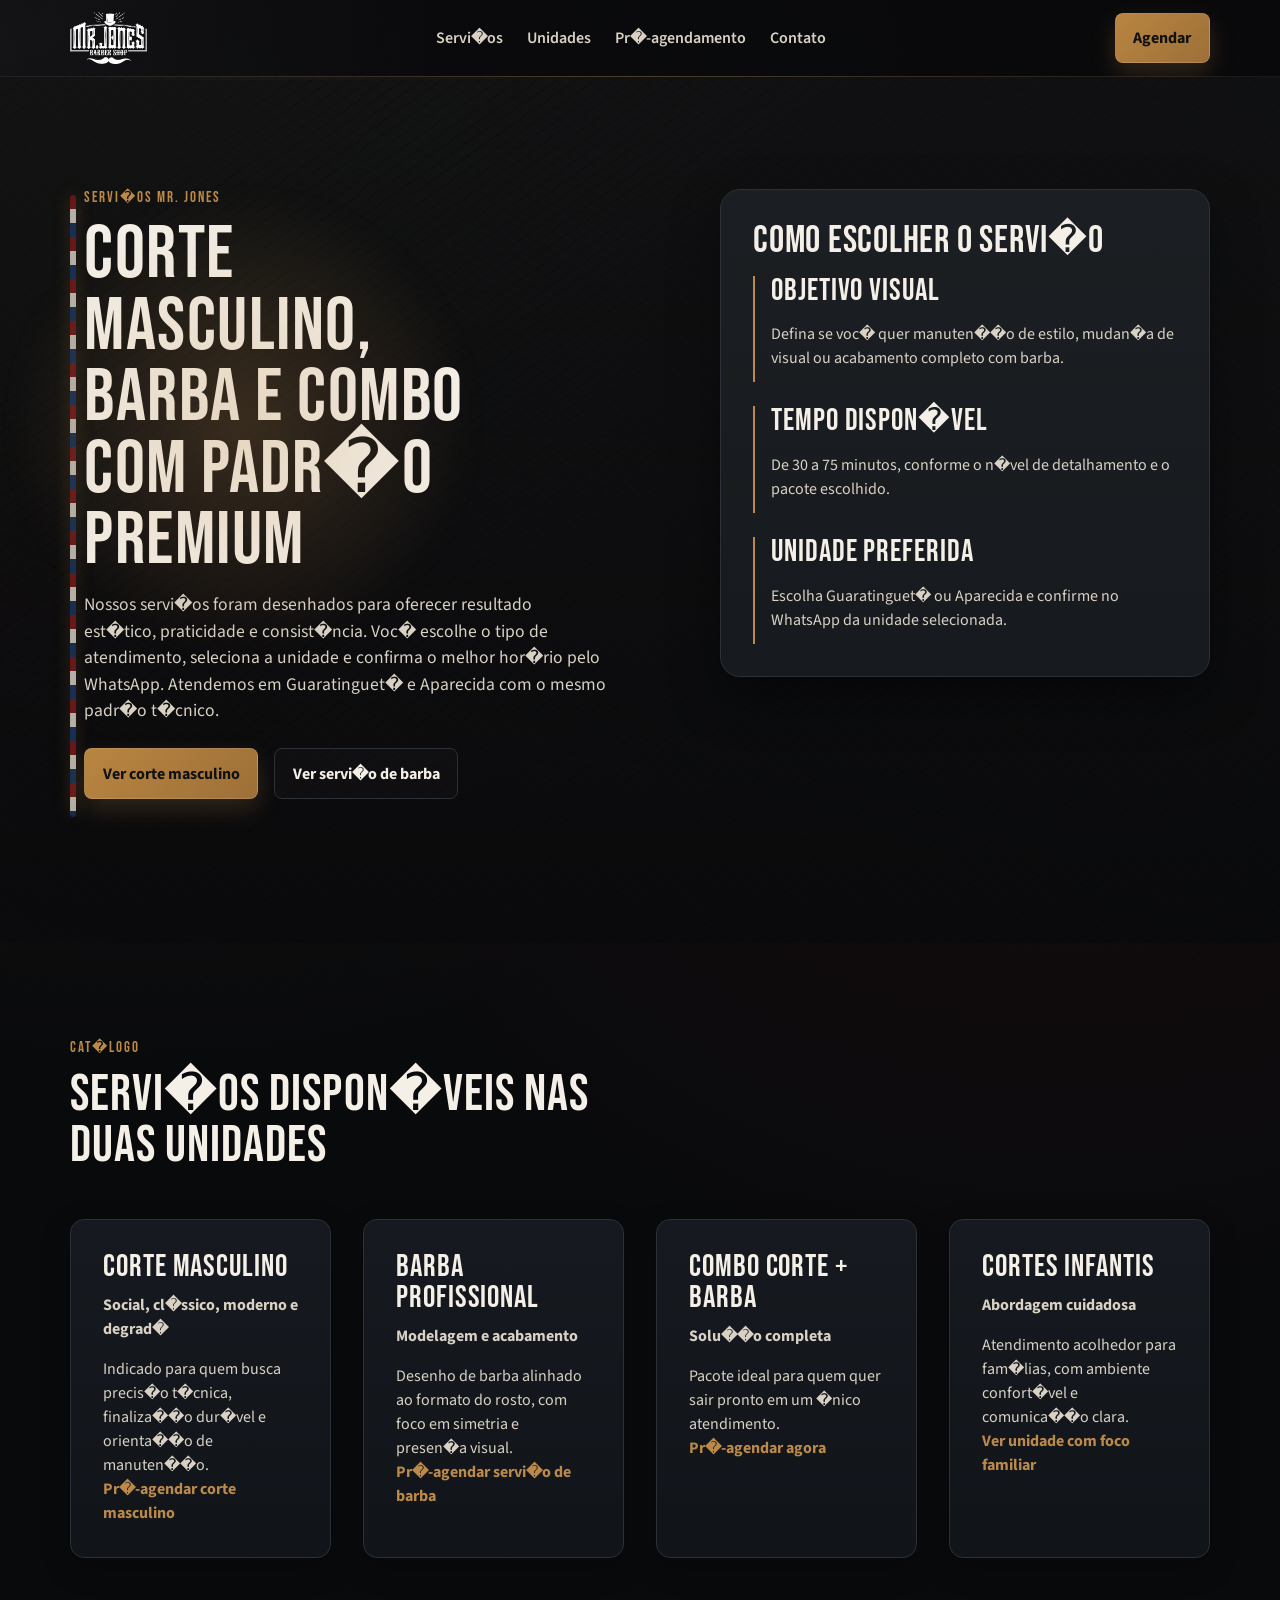
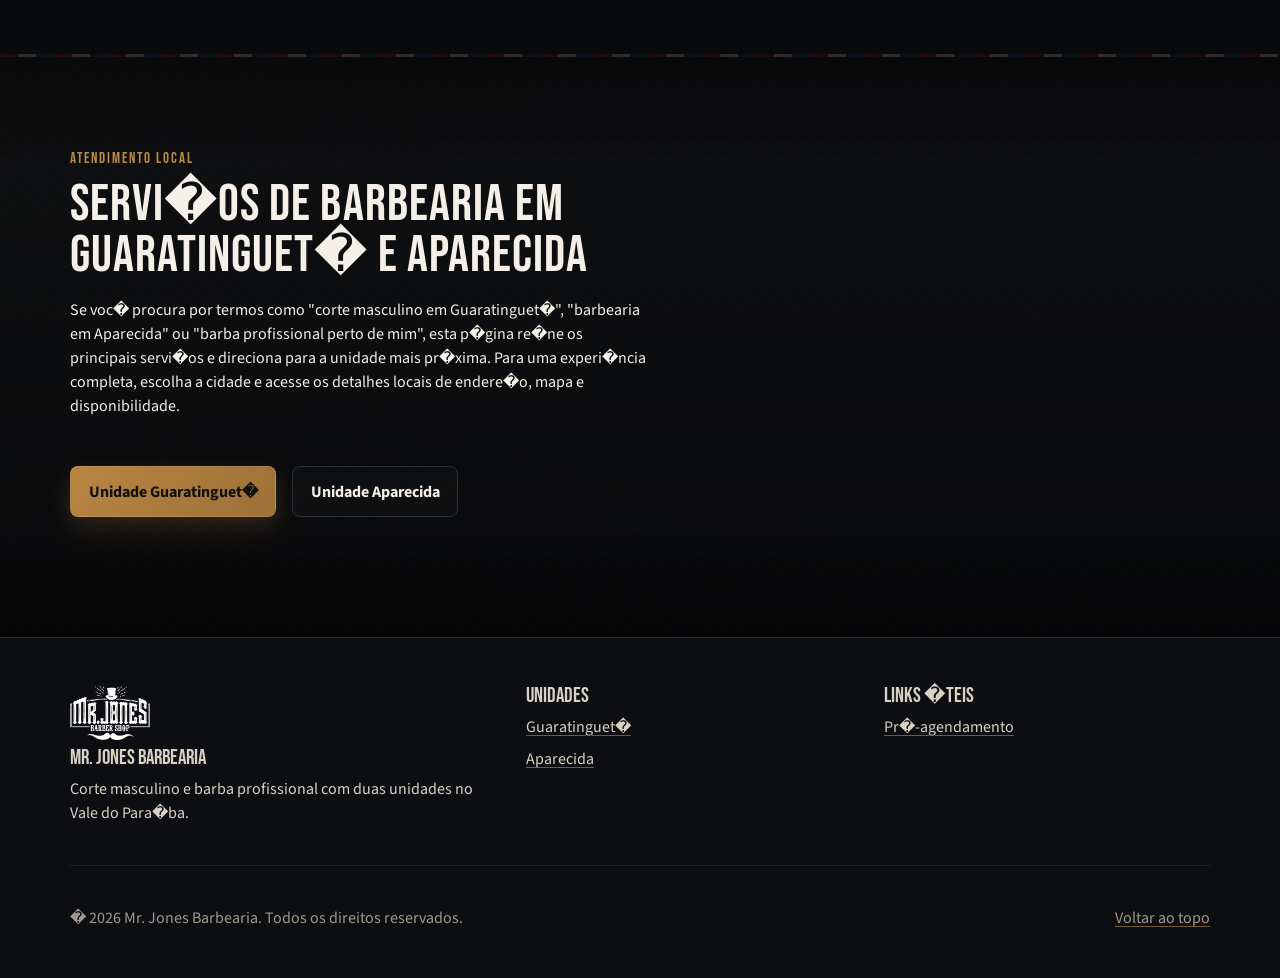
==== commit 861d7d1e: "fix: ajustar caminhos relativos para GitHub Pages" ====
--- a/servicos/index.html
+++ b/servicos/index.html
@@ -1,16 +1,16 @@
-﻿<!doctype html>
+<!doctype html>
 <html lang="pt-BR">
 <head>
   <meta charset="utf-8">
   <meta http-equiv="x-ua-compatible" content="ie=edge">
   <meta name="viewport" content="width=device-width, initial-scale=1">
-  <title>Serviços de Barbearia | Corte Masculino e Barba | Mr. Jones</title>
-  <meta name="description" content="Conheça os serviços da Mr. Jones: corte masculino, degradê, barba profissional e combo. Atendimento em Guaratinguetá e Aparecida.">
+  <title>Servi�os de Barbearia | Corte Masculino e Barba | Mr. Jones</title>
+  <meta name="description" content="Conhe�a os servi�os da Mr. Jones: corte masculino, degrad�, barba profissional e combo. Atendimento em Guaratinguet� e Aparecida.">
   <meta name="robots" content="index,follow,max-image-preview:large,max-snippet:-1,max-video-preview:-1">
   <meta property="og:type" content="website">
   <meta property="og:locale" content="pt_BR">
-  <meta property="og:title" content="Serviços de Barbearia | Mr. Jones">
-  <meta property="og:description" content="Corte masculino, barba e combo com padrão premium e pré-agendamento online.">
+  <meta property="og:title" content="Servi�os de Barbearia | Mr. Jones">
+  <meta property="og:description" content="Corte masculino, barba e combo com padr�o premium e pr�-agendamento online.">
   <meta property="og:url" content="https://SEU-DOMINIO.com.br/servicos/">
   <meta property="og:image" content="https://SEU-DOMINIO.com.br/assets/og-mr-jones.svg">
   <meta name="twitter:card" content="summary_large_image">
@@ -18,8 +18,8 @@
   <link rel="preconnect" href="https://fonts.googleapis.com">
   <link rel="preconnect" href="https://fonts.gstatic.com" crossorigin>
   <link href="https://fonts.googleapis.com/css2?family=Bebas+Neue&family=Source+Sans+3:wght@400;500;600;700&display=swap" rel="stylesheet">
-  <link rel="icon" href="/assets/favicon.svg" type="image/svg+xml">
-  <link rel="stylesheet" href="/assets/site.css">
+  <link rel="icon" href="../assets/favicon.svg" type="image/svg+xml">
+  <link rel="stylesheet" href="../assets/site.css">
   <script type="application/ld+json">
     {
       "@context": "https://schema.org",
@@ -28,44 +28,44 @@
           "@type": "BreadcrumbList",
           "itemListElement": [
             {"@type": "ListItem", "position": 1, "name": "Home", "item": "https://SEU-DOMINIO.com.br/"},
-            {"@type": "ListItem", "position": 2, "name": "Serviços", "item": "https://SEU-DOMINIO.com.br/servicos/"}
+            {"@type": "ListItem", "position": 2, "name": "Servi�os", "item": "https://SEU-DOMINIO.com.br/servicos/"}
           ]
         },
         {
           "@type": "Service",
-          "name": "Serviços de barbearia Mr. Jones",
+          "name": "Servi�os de barbearia Mr. Jones",
           "serviceType": ["Corte masculino", "Barba profissional", "Combo corte + barba"],
           "provider": {"@type": "Organization", "name": "Mr. Jones Barbearia"},
-          "areaServed": ["Guaratinguetá", "Aparecida"]
+          "areaServed": ["Guaratinguet�", "Aparecida"]
         }
       ]
     }
   </script>
 </head>
 <body>
-  <a class="skip-link" href="#conteudo">Pular para o conteúdo principal</a>
+  <a class="skip-link" href="#conteudo">Pular para o conte�do principal</a>
 
   <header class="site-header" id="topo">
     <div class="container nav-wrap">
-      <a href="/" class="brand" aria-label="Ir para a página inicial">
-        <img class="brand-logo" src="/assets/img/logo-branca.webp" alt="Mr. Jones Barbearia" width="560" height="379">
+      <a href="../" class="brand" aria-label="Ir para a p�gina inicial">
+        <img class="brand-logo" src="../assets/img/logo-branca.webp" alt="Mr. Jones Barbearia" width="560" height="379">
       </a>
-      <nav class="main-nav" aria-label="Navegação principal">
-        <a href="/servicos/">Serviços</a>
-        <a href="/unidades/">Unidades</a>
-        <a href="/#pre-agendamento">Pré-agendamento</a>
-        <a href="/#contato">Contato</a>
+      <nav class="main-nav" aria-label="Navega��o principal">
+        <a href="../servicos/">Servi�os</a>
+        <a href="../unidades/">Unidades</a>
+        <a href="../#pre-agendamento">Pr�-agendamento</a>
+        <a href="../#contato">Contato</a>
       </nav>
-      <a class="btn btn-primary nav-cta" href="/#pre-agendamento">Agendar</a>
+      <a class="btn btn-primary nav-cta" href="../#pre-agendamento">Agendar</a>
       <button class="menu-toggle" type="button" aria-expanded="false" aria-controls="mobile-nav">
         Menu
       </button>
     </div>
-    <nav class="mobile-nav" id="mobile-nav" aria-label="Navegação mobile">
-      <a href="/servicos/">Serviços</a>
-      <a href="/unidades/">Unidades</a>
-      <a href="/#pre-agendamento">Pré-agendamento</a>
-      <a href="/#contato">Contato</a>
+    <nav class="mobile-nav" id="mobile-nav" aria-label="Navega��o mobile">
+      <a href="../servicos/">Servi�os</a>
+      <a href="../unidades/">Unidades</a>
+      <a href="../#pre-agendamento">Pr�-agendamento</a>
+      <a href="../#contato">Contato</a>
     </nav>
   </header>
 
@@ -74,32 +74,32 @@
       <div class="texture-layer" aria-hidden="true"></div>
       <div class="container hero-grid">
         <div class="hero-copy" data-reveal>
-          <p class="eyebrow">Serviços Mr. Jones</p>
-          <h1>Corte masculino, barba e combo com padrão premium</h1>
+          <p class="eyebrow">Servi�os Mr. Jones</p>
+          <h1>Corte masculino, barba e combo com padr�o premium</h1>
           <p class="hero-lead">
-            Nossos serviços foram desenhados para oferecer resultado estético, praticidade e consistência.
-            Você escolhe o tipo de atendimento, seleciona a unidade e confirma o melhor horário pelo WhatsApp.
-            Atendemos em Guaratinguetá e Aparecida com o mesmo padrão técnico.
+            Nossos servi�os foram desenhados para oferecer resultado est�tico, praticidade e consist�ncia.
+            Voc� escolhe o tipo de atendimento, seleciona a unidade e confirma o melhor hor�rio pelo WhatsApp.
+            Atendemos em Guaratinguet� e Aparecida com o mesmo padr�o t�cnico.
           </p>
           <div class="hero-actions">
             <a class="btn btn-primary" href="#lista-servicos">Ver corte masculino</a>
-            <a class="btn btn-ghost" href="#lista-servicos">Ver serviço de barba</a>
+            <a class="btn btn-ghost" href="#lista-servicos">Ver servi�o de barba</a>
           </div>
         </div>
         <aside class="hero-panel" data-reveal>
-          <h2>Como escolher o serviço</h2>
+          <h2>Como escolher o servi�o</h2>
           <div class="unit-quick">
             <article>
               <h3>Objetivo visual</h3>
-              <p>Defina se você quer manutenção de estilo, mudança de visual ou acabamento completo com barba.</p>
+              <p>Defina se voc� quer manuten��o de estilo, mudan�a de visual ou acabamento completo com barba.</p>
             </article>
             <article>
-              <h3>Tempo disponível</h3>
-              <p>De 30 a 75 minutos, conforme o nível de detalhamento e o pacote escolhido.</p>
+              <h3>Tempo dispon�vel</h3>
+              <p>De 30 a 75 minutos, conforme o n�vel de detalhamento e o pacote escolhido.</p>
             </article>
             <article>
               <h3>Unidade preferida</h3>
-              <p>Escolha Guaratinguetá ou Aparecida e confirme no WhatsApp da unidade selecionada.</p>
+              <p>Escolha Guaratinguet� ou Aparecida e confirme no WhatsApp da unidade selecionada.</p>
             </article>
           </div>
         </aside>
@@ -109,33 +109,33 @@
     <section class="section" id="lista-servicos">
       <div class="container">
         <div class="section-head" data-reveal>
-          <p class="eyebrow">Catálogo</p>
-          <h2>Serviços disponíveis nas duas unidades</h2>
+          <p class="eyebrow">Cat�logo</p>
+          <h2>Servi�os dispon�veis nas duas unidades</h2>
         </div>
         <div class="services-grid">
           <article class="card" data-reveal>
             <h3>Corte masculino</h3>
-            <p class="card-meta">Social, clássico, moderno e degradê</p>
-            <p>Indicado para quem busca precisão técnica, finalização durável e orientação de manutenção.</p>
-            <p><a class="text-link" href="/#pre-agendamento">Pré-agendar corte masculino</a></p>
+            <p class="card-meta">Social, cl�ssico, moderno e degrad�</p>
+            <p>Indicado para quem busca precis�o t�cnica, finaliza��o dur�vel e orienta��o de manuten��o.</p>
+            <p><a class="text-link" href="../#pre-agendamento">Pr�-agendar corte masculino</a></p>
           </article>
           <article class="card" data-reveal>
             <h3>Barba profissional</h3>
             <p class="card-meta">Modelagem e acabamento</p>
-            <p>Desenho de barba alinhado ao formato do rosto, com foco em simetria e presença visual.</p>
-            <p><a class="text-link" href="/#pre-agendamento">Pré-agendar serviço de barba</a></p>
+            <p>Desenho de barba alinhado ao formato do rosto, com foco em simetria e presen�a visual.</p>
+            <p><a class="text-link" href="../#pre-agendamento">Pr�-agendar servi�o de barba</a></p>
           </article>
           <article class="card" data-reveal>
             <h3>Combo corte + barba</h3>
-            <p class="card-meta">Solução completa</p>
-            <p>Pacote ideal para quem quer sair pronto em um único atendimento.</p>
-            <p><a class="text-link" href="/#pre-agendamento">Pré-agendar agora</a></p>
+            <p class="card-meta">Solu��o completa</p>
+            <p>Pacote ideal para quem quer sair pronto em um �nico atendimento.</p>
+            <p><a class="text-link" href="../#pre-agendamento">Pr�-agendar agora</a></p>
           </article>
           <article class="card" data-reveal>
             <h3>Cortes infantis</h3>
             <p class="card-meta">Abordagem cuidadosa</p>
-            <p>Atendimento acolhedor para famílias, com ambiente confortável e comunicação clara.</p>
-            <p><a class="text-link" href="/unidades/aparecida/">Ver unidade com foco familiar</a></p>
+            <p>Atendimento acolhedor para fam�lias, com ambiente confort�vel e comunica��o clara.</p>
+            <p><a class="text-link" href="../unidades/aparecida/">Ver unidade com foco familiar</a></p>
           </article>
         </div>
       </div>
@@ -146,16 +146,16 @@
       <div class="container">
         <div class="section-head" data-reveal>
           <p class="eyebrow">Atendimento local</p>
-          <h2>Serviços de barbearia em Guaratinguetá e Aparecida</h2>
+          <h2>Servi�os de barbearia em Guaratinguet� e Aparecida</h2>
           <p>
-            Se você procura por termos como "corte masculino em Guaratinguetá", "barbearia em Aparecida" ou
-            "barba profissional perto de mim", esta página reúne os principais serviços e direciona para a unidade mais próxima.
-            Para uma experiência completa, escolha a cidade e acesse os detalhes locais de endereço, mapa e disponibilidade.
+            Se voc� procura por termos como "corte masculino em Guaratinguet�", "barbearia em Aparecida" ou
+            "barba profissional perto de mim", esta p�gina re�ne os principais servi�os e direciona para a unidade mais pr�xima.
+            Para uma experi�ncia completa, escolha a cidade e acesse os detalhes locais de endere�o, mapa e disponibilidade.
           </p>
         </div>
         <div class="hero-actions" data-reveal>
-          <a class="btn btn-primary" href="/unidades/guaratingueta/">Unidade Guaratinguetá</a>
-          <a class="btn btn-ghost" href="/unidades/aparecida/">Unidade Aparecida</a>
+          <a class="btn btn-primary" href="../unidades/guaratingueta/">Unidade Guaratinguet�</a>
+          <a class="btn btn-ghost" href="../unidades/aparecida/">Unidade Aparecida</a>
         </div>
       </div>
     </section>
@@ -164,27 +164,28 @@
   <footer class="site-footer" id="contato">
     <div class="container footer-grid">
       <div>
-        <img class="footer-logo" src="/assets/img/logo-branca.webp" alt="Mr. Jones Barbearia" width="560" height="379">
+        <img class="footer-logo" src="../assets/img/logo-branca.webp" alt="Mr. Jones Barbearia" width="560" height="379">
         <p class="footer-title">Mr. Jones Barbearia</p>
-        <p>Corte masculino e barba profissional com duas unidades no Vale do Paraíba.</p>
+        <p>Corte masculino e barba profissional com duas unidades no Vale do Para�ba.</p>
       </div>
       <div>
         <p class="footer-title">Unidades</p>
-        <p><a href="/unidades/guaratingueta/">Guaratinguetá</a></p>
-        <p><a href="/unidades/aparecida/">Aparecida</a></p>
+        <p><a href="../unidades/guaratingueta/">Guaratinguet�</a></p>
+        <p><a href="../unidades/aparecida/">Aparecida</a></p>
       </div>
       <div>
-        <p class="footer-title">Links úteis</p>
-        <p><a href="/#pre-agendamento">Pré-agendamento</a></p>
+        <p class="footer-title">Links �teis</p>
+        <p><a href="../#pre-agendamento">Pr�-agendamento</a></p>
       </div>
     </div>
     <div class="container footer-bottom">
-      <p>© <span id="year"></span> Mr. Jones Barbearia. Todos os direitos reservados.</p>
+      <p>� <span id="year"></span> Mr. Jones Barbearia. Todos os direitos reservados.</p>
       <a href="#topo">Voltar ao topo</a>
     </div>
   </footer>
 
-  <script src="/assets/site.js" defer></script>
+  <script src="../assets/site.js" defer></script>
 </body>
 </html>
 
+
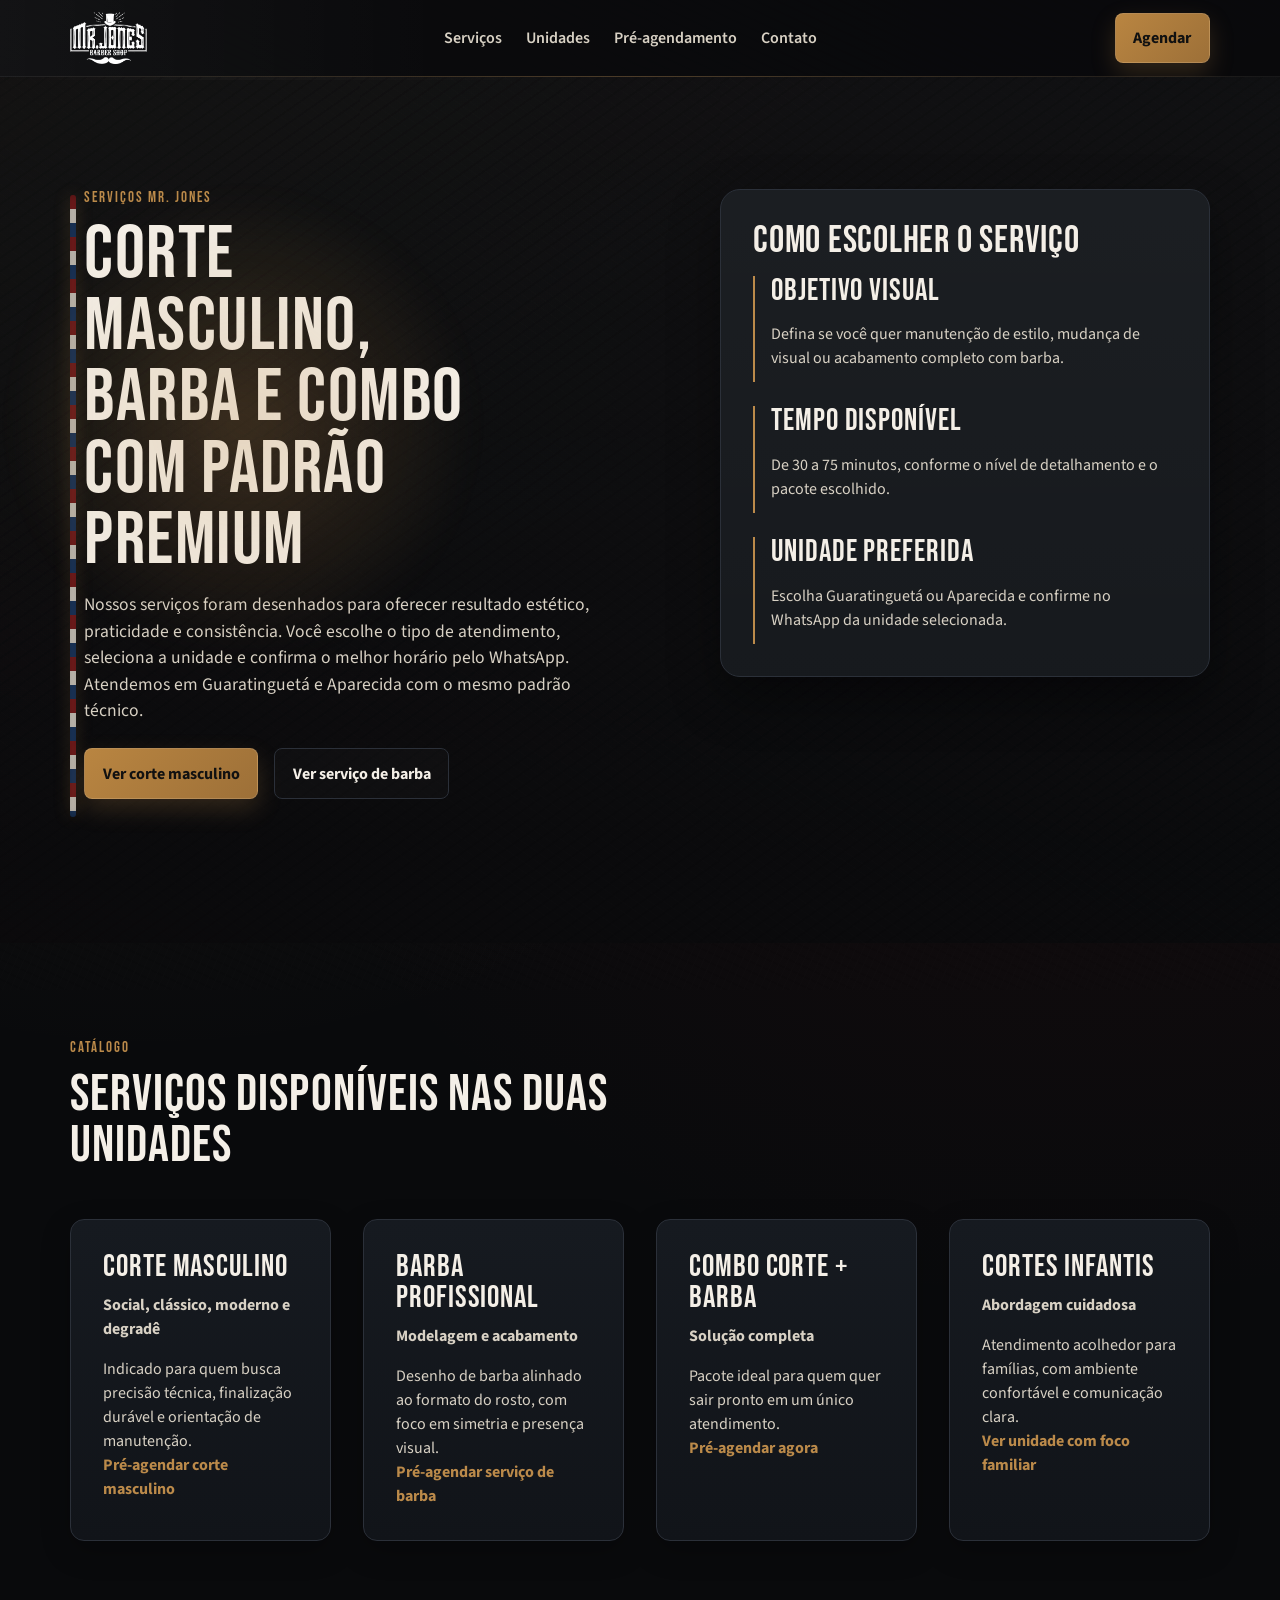
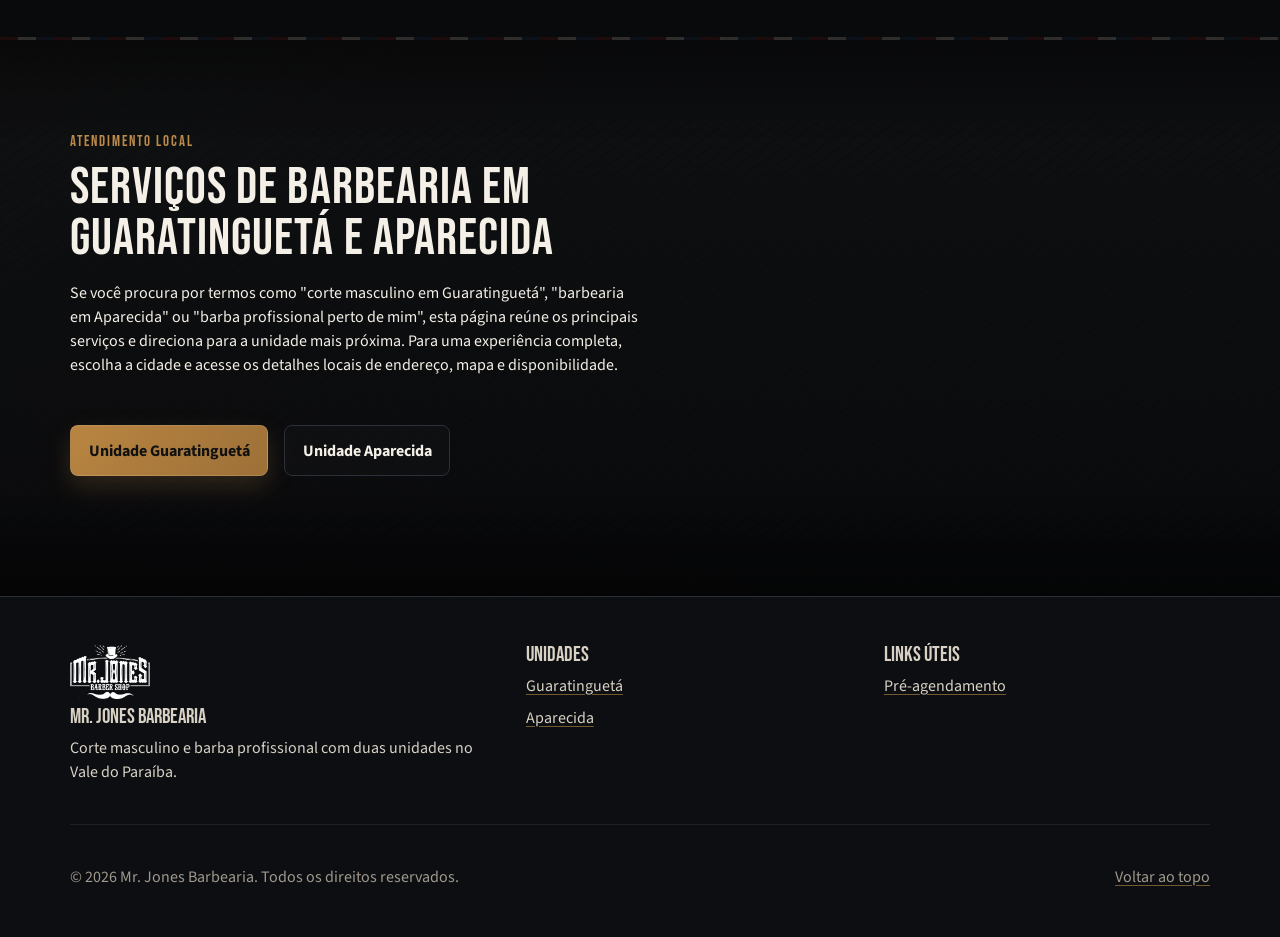
==== commit a9dd9795: "fix: padronizar encoding UTF-8 nas paginas e assets de texto" ====
--- a/servicos/index.html
+++ b/servicos/index.html
@@ -1,16 +1,16 @@
-<!doctype html>
+﻿<!doctype html>
 <html lang="pt-BR">
 <head>
   <meta charset="utf-8">
   <meta http-equiv="x-ua-compatible" content="ie=edge">
   <meta name="viewport" content="width=device-width, initial-scale=1">
-  <title>Servi�os de Barbearia | Corte Masculino e Barba | Mr. Jones</title>
-  <meta name="description" content="Conhe�a os servi�os da Mr. Jones: corte masculino, degrad�, barba profissional e combo. Atendimento em Guaratinguet� e Aparecida.">
+  <title>Serviços de Barbearia | Corte Masculino e Barba | Mr. Jones</title>
+  <meta name="description" content="Conheça os serviços da Mr. Jones: corte masculino, degradê, barba profissional e combo. Atendimento em Guaratinguetá e Aparecida.">
   <meta name="robots" content="index,follow,max-image-preview:large,max-snippet:-1,max-video-preview:-1">
   <meta property="og:type" content="website">
   <meta property="og:locale" content="pt_BR">
-  <meta property="og:title" content="Servi�os de Barbearia | Mr. Jones">
-  <meta property="og:description" content="Corte masculino, barba e combo com padr�o premium e pr�-agendamento online.">
+  <meta property="og:title" content="Serviços de Barbearia | Mr. Jones">
+  <meta property="og:description" content="Corte masculino, barba e combo com padrão premium e pré-agendamento online.">
   <meta property="og:url" content="https://SEU-DOMINIO.com.br/servicos/">
   <meta property="og:image" content="https://SEU-DOMINIO.com.br/assets/og-mr-jones.svg">
   <meta name="twitter:card" content="summary_large_image">
@@ -28,32 +28,32 @@
           "@type": "BreadcrumbList",
           "itemListElement": [
             {"@type": "ListItem", "position": 1, "name": "Home", "item": "https://SEU-DOMINIO.com.br/"},
-            {"@type": "ListItem", "position": 2, "name": "Servi�os", "item": "https://SEU-DOMINIO.com.br/servicos/"}
+            {"@type": "ListItem", "position": 2, "name": "Serviços", "item": "https://SEU-DOMINIO.com.br/servicos/"}
           ]
         },
         {
           "@type": "Service",
-          "name": "Servi�os de barbearia Mr. Jones",
+          "name": "Serviços de barbearia Mr. Jones",
           "serviceType": ["Corte masculino", "Barba profissional", "Combo corte + barba"],
           "provider": {"@type": "Organization", "name": "Mr. Jones Barbearia"},
-          "areaServed": ["Guaratinguet�", "Aparecida"]
+          "areaServed": ["Guaratinguetá", "Aparecida"]
         }
       ]
     }
   </script>
 </head>
 <body>
-  <a class="skip-link" href="#conteudo">Pular para o conte�do principal</a>
+  <a class="skip-link" href="#conteudo">Pular para o conteúdo principal</a>
 
   <header class="site-header" id="topo">
     <div class="container nav-wrap">
-      <a href="../" class="brand" aria-label="Ir para a p�gina inicial">
+      <a href="../" class="brand" aria-label="Ir para a página inicial">
         <img class="brand-logo" src="../assets/img/logo-branca.webp" alt="Mr. Jones Barbearia" width="560" height="379">
       </a>
-      <nav class="main-nav" aria-label="Navega��o principal">
-        <a href="../servicos/">Servi�os</a>
+      <nav class="main-nav" aria-label="Navegação principal">
+        <a href="../servicos/">Serviços</a>
         <a href="../unidades/">Unidades</a>
-        <a href="../#pre-agendamento">Pr�-agendamento</a>
+        <a href="../#pre-agendamento">Pré-agendamento</a>
         <a href="../#contato">Contato</a>
       </nav>
       <a class="btn btn-primary nav-cta" href="../#pre-agendamento">Agendar</a>
@@ -61,10 +61,10 @@
         Menu
       </button>
     </div>
-    <nav class="mobile-nav" id="mobile-nav" aria-label="Navega��o mobile">
-      <a href="../servicos/">Servi�os</a>
+    <nav class="mobile-nav" id="mobile-nav" aria-label="Navegação mobile">
+      <a href="../servicos/">Serviços</a>
       <a href="../unidades/">Unidades</a>
-      <a href="../#pre-agendamento">Pr�-agendamento</a>
+      <a href="../#pre-agendamento">Pré-agendamento</a>
       <a href="../#contato">Contato</a>
     </nav>
   </header>
@@ -74,32 +74,32 @@
       <div class="texture-layer" aria-hidden="true"></div>
       <div class="container hero-grid">
         <div class="hero-copy" data-reveal>
-          <p class="eyebrow">Servi�os Mr. Jones</p>
-          <h1>Corte masculino, barba e combo com padr�o premium</h1>
+          <p class="eyebrow">Serviços Mr. Jones</p>
+          <h1>Corte masculino, barba e combo com padrão premium</h1>
           <p class="hero-lead">
-            Nossos servi�os foram desenhados para oferecer resultado est�tico, praticidade e consist�ncia.
-            Voc� escolhe o tipo de atendimento, seleciona a unidade e confirma o melhor hor�rio pelo WhatsApp.
-            Atendemos em Guaratinguet� e Aparecida com o mesmo padr�o t�cnico.
+            Nossos serviços foram desenhados para oferecer resultado estético, praticidade e consistência.
+            Você escolhe o tipo de atendimento, seleciona a unidade e confirma o melhor horário pelo WhatsApp.
+            Atendemos em Guaratinguetá e Aparecida com o mesmo padrão técnico.
           </p>
           <div class="hero-actions">
             <a class="btn btn-primary" href="#lista-servicos">Ver corte masculino</a>
-            <a class="btn btn-ghost" href="#lista-servicos">Ver servi�o de barba</a>
+            <a class="btn btn-ghost" href="#lista-servicos">Ver serviço de barba</a>
           </div>
         </div>
         <aside class="hero-panel" data-reveal>
-          <h2>Como escolher o servi�o</h2>
+          <h2>Como escolher o serviço</h2>
           <div class="unit-quick">
             <article>
               <h3>Objetivo visual</h3>
-              <p>Defina se voc� quer manuten��o de estilo, mudan�a de visual ou acabamento completo com barba.</p>
+              <p>Defina se você quer manutenção de estilo, mudança de visual ou acabamento completo com barba.</p>
             </article>
             <article>
-              <h3>Tempo dispon�vel</h3>
-              <p>De 30 a 75 minutos, conforme o n�vel de detalhamento e o pacote escolhido.</p>
+              <h3>Tempo disponível</h3>
+              <p>De 30 a 75 minutos, conforme o nível de detalhamento e o pacote escolhido.</p>
             </article>
             <article>
               <h3>Unidade preferida</h3>
-              <p>Escolha Guaratinguet� ou Aparecida e confirme no WhatsApp da unidade selecionada.</p>
+              <p>Escolha Guaratinguetá ou Aparecida e confirme no WhatsApp da unidade selecionada.</p>
             </article>
           </div>
         </aside>
@@ -109,32 +109,32 @@
     <section class="section" id="lista-servicos">
       <div class="container">
         <div class="section-head" data-reveal>
-          <p class="eyebrow">Cat�logo</p>
-          <h2>Servi�os dispon�veis nas duas unidades</h2>
+          <p class="eyebrow">Catálogo</p>
+          <h2>Serviços disponíveis nas duas unidades</h2>
         </div>
         <div class="services-grid">
           <article class="card" data-reveal>
             <h3>Corte masculino</h3>
-            <p class="card-meta">Social, cl�ssico, moderno e degrad�</p>
-            <p>Indicado para quem busca precis�o t�cnica, finaliza��o dur�vel e orienta��o de manuten��o.</p>
-            <p><a class="text-link" href="../#pre-agendamento">Pr�-agendar corte masculino</a></p>
+            <p class="card-meta">Social, clássico, moderno e degradê</p>
+            <p>Indicado para quem busca precisão técnica, finalização durável e orientação de manutenção.</p>
+            <p><a class="text-link" href="../#pre-agendamento">Pré-agendar corte masculino</a></p>
           </article>
           <article class="card" data-reveal>
             <h3>Barba profissional</h3>
             <p class="card-meta">Modelagem e acabamento</p>
-            <p>Desenho de barba alinhado ao formato do rosto, com foco em simetria e presen�a visual.</p>
-            <p><a class="text-link" href="../#pre-agendamento">Pr�-agendar servi�o de barba</a></p>
+            <p>Desenho de barba alinhado ao formato do rosto, com foco em simetria e presença visual.</p>
+            <p><a class="text-link" href="../#pre-agendamento">Pré-agendar serviço de barba</a></p>
           </article>
           <article class="card" data-reveal>
             <h3>Combo corte + barba</h3>
-            <p class="card-meta">Solu��o completa</p>
-            <p>Pacote ideal para quem quer sair pronto em um �nico atendimento.</p>
-            <p><a class="text-link" href="../#pre-agendamento">Pr�-agendar agora</a></p>
+            <p class="card-meta">Solução completa</p>
+            <p>Pacote ideal para quem quer sair pronto em um único atendimento.</p>
+            <p><a class="text-link" href="../#pre-agendamento">Pré-agendar agora</a></p>
           </article>
           <article class="card" data-reveal>
             <h3>Cortes infantis</h3>
             <p class="card-meta">Abordagem cuidadosa</p>
-            <p>Atendimento acolhedor para fam�lias, com ambiente confort�vel e comunica��o clara.</p>
+            <p>Atendimento acolhedor para famílias, com ambiente confortável e comunicação clara.</p>
             <p><a class="text-link" href="../unidades/aparecida/">Ver unidade com foco familiar</a></p>
           </article>
         </div>
@@ -146,15 +146,15 @@
       <div class="container">
         <div class="section-head" data-reveal>
           <p class="eyebrow">Atendimento local</p>
-          <h2>Servi�os de barbearia em Guaratinguet� e Aparecida</h2>
+          <h2>Serviços de barbearia em Guaratinguetá e Aparecida</h2>
           <p>
-            Se voc� procura por termos como "corte masculino em Guaratinguet�", "barbearia em Aparecida" ou
-            "barba profissional perto de mim", esta p�gina re�ne os principais servi�os e direciona para a unidade mais pr�xima.
-            Para uma experi�ncia completa, escolha a cidade e acesse os detalhes locais de endere�o, mapa e disponibilidade.
+            Se você procura por termos como "corte masculino em Guaratinguetá", "barbearia em Aparecida" ou
+            "barba profissional perto de mim", esta página reúne os principais serviços e direciona para a unidade mais próxima.
+            Para uma experiência completa, escolha a cidade e acesse os detalhes locais de endereço, mapa e disponibilidade.
           </p>
         </div>
         <div class="hero-actions" data-reveal>
-          <a class="btn btn-primary" href="../unidades/guaratingueta/">Unidade Guaratinguet�</a>
+          <a class="btn btn-primary" href="../unidades/guaratingueta/">Unidade Guaratinguetá</a>
           <a class="btn btn-ghost" href="../unidades/aparecida/">Unidade Aparecida</a>
         </div>
       </div>
@@ -166,20 +166,20 @@
       <div>
         <img class="footer-logo" src="../assets/img/logo-branca.webp" alt="Mr. Jones Barbearia" width="560" height="379">
         <p class="footer-title">Mr. Jones Barbearia</p>
-        <p>Corte masculino e barba profissional com duas unidades no Vale do Para�ba.</p>
+        <p>Corte masculino e barba profissional com duas unidades no Vale do Paraíba.</p>
       </div>
       <div>
         <p class="footer-title">Unidades</p>
-        <p><a href="../unidades/guaratingueta/">Guaratinguet�</a></p>
+        <p><a href="../unidades/guaratingueta/">Guaratinguetá</a></p>
         <p><a href="../unidades/aparecida/">Aparecida</a></p>
       </div>
       <div>
-        <p class="footer-title">Links �teis</p>
-        <p><a href="../#pre-agendamento">Pr�-agendamento</a></p>
+        <p class="footer-title">Links úteis</p>
+        <p><a href="../#pre-agendamento">Pré-agendamento</a></p>
       </div>
     </div>
     <div class="container footer-bottom">
-      <p>� <span id="year"></span> Mr. Jones Barbearia. Todos os direitos reservados.</p>
+      <p>© <span id="year"></span> Mr. Jones Barbearia. Todos os direitos reservados.</p>
       <a href="#topo">Voltar ao topo</a>
     </div>
   </footer>
@@ -189,3 +189,4 @@
 </html>
 
 
+
--- a/assets/site.css
+++ b/assets/site.css
@@ -1,4 +1,4 @@
-:root {
+﻿:root {
   --bg-900: #090a0c;
   --bg-850: #101113;
   --bg-800: #14171b;
@@ -1281,3 +1281,4 @@
     transform: none;
   }
 }
+
